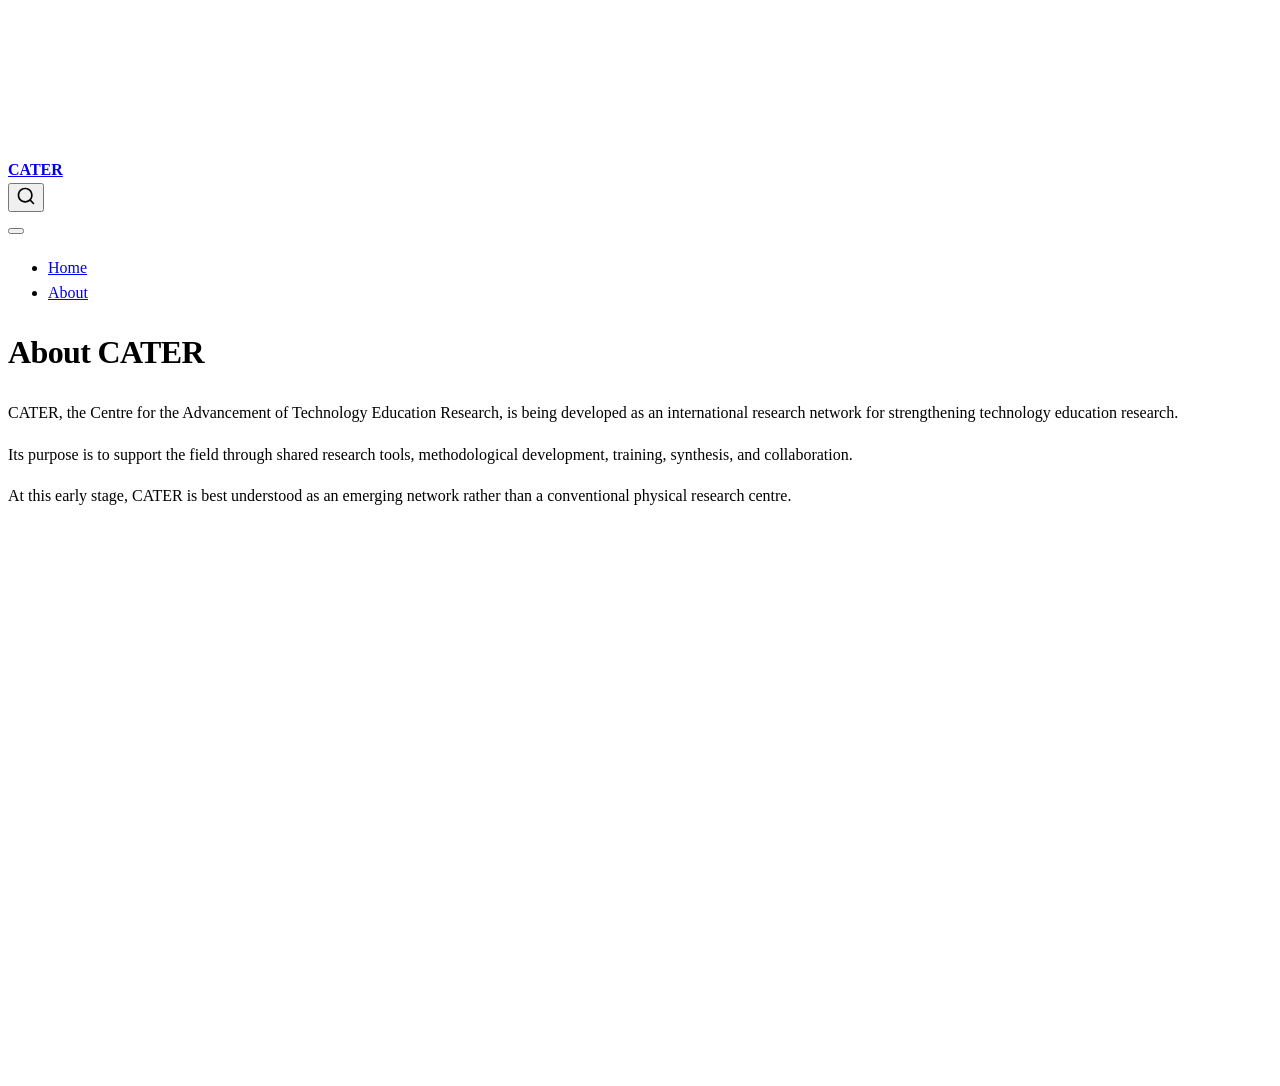
==== about.html @ bae971f9 "Built site for gh-pages" ====
<!DOCTYPE html>
<html xmlns="http://www.w3.org/1999/xhtml" lang="en" xml:lang="en"><head>

<meta charset="utf-8">
<meta name="generator" content="quarto-1.8.26">

<meta name="viewport" content="width=device-width, initial-scale=1.0, user-scalable=yes">


<title>About CATER – CATER</title>
<style>
code{white-space: pre-wrap;}
span.smallcaps{font-variant: small-caps;}
div.columns{display: flex; gap: min(4vw, 1.5em);}
div.column{flex: auto; overflow-x: auto;}
div.hanging-indent{margin-left: 1.5em; text-indent: -1.5em;}
ul.task-list{list-style: none;}
ul.task-list li input[type="checkbox"] {
  width: 0.8em;
  margin: 0 0.8em 0.2em -1em; /* quarto-specific, see https://github.com/quarto-dev/quarto-cli/issues/4556 */ 
  vertical-align: middle;
}
</style>


<script src="site_libs/quarto-nav/quarto-nav.js"></script>
<script src="site_libs/quarto-nav/headroom.min.js"></script>
<script src="site_libs/clipboard/clipboard.min.js"></script>
<script src="site_libs/quarto-search/autocomplete.umd.js"></script>
<script src="site_libs/quarto-search/fuse.min.js"></script>
<script src="site_libs/quarto-search/quarto-search.js"></script>
<meta name="quarto:offset" content="./">
<script src="site_libs/quarto-html/quarto.js" type="module"></script>
<script src="site_libs/quarto-html/tabsets/tabsets.js" type="module"></script>
<script src="site_libs/quarto-html/axe/axe-check.js" type="module"></script>
<script src="site_libs/quarto-html/popper.min.js"></script>
<script src="site_libs/quarto-html/tippy.umd.min.js"></script>
<script src="site_libs/quarto-html/anchor.min.js"></script>
<link href="site_libs/quarto-html/tippy.css" rel="stylesheet">
<link href="site_libs/quarto-html/quarto-syntax-highlighting-587c61ba64f3a5504c4d52d930310e48.css" rel="stylesheet" id="quarto-text-highlighting-styles">
<script src="site_libs/bootstrap/bootstrap.min.js"></script>
<link href="site_libs/bootstrap/bootstrap-icons.css" rel="stylesheet">
<link href="site_libs/bootstrap/bootstrap-e31584831b205ffbb2d98406f31c2a5b.min.css" rel="stylesheet" append-hash="true" id="quarto-bootstrap" data-mode="light">
<script id="quarto-search-options" type="application/json">{
  "location": "navbar",
  "copy-button": false,
  "collapse-after": 3,
  "panel-placement": "end",
  "type": "overlay",
  "limit": 50,
  "keyboard-shortcut": [
    "f",
    "/",
    "s"
  ],
  "show-item-context": false,
  "language": {
    "search-no-results-text": "No results",
    "search-matching-documents-text": "matching documents",
    "search-copy-link-title": "Copy link to search",
    "search-hide-matches-text": "Hide additional matches",
    "search-more-match-text": "more match in this document",
    "search-more-matches-text": "more matches in this document",
    "search-clear-button-title": "Clear",
    "search-text-placeholder": "",
    "search-detached-cancel-button-title": "Cancel",
    "search-submit-button-title": "Submit",
    "search-label": "Search"
  }
}</script>


<link rel="stylesheet" href="styles.css">
</head>

<body class="nav-fixed quarto-light">

<div id="quarto-search-results"></div>
  <header id="quarto-header" class="headroom fixed-top">
    <nav class="navbar navbar-expand-lg " data-bs-theme="dark">
      <div class="navbar-container container-fluid">
      <div class="navbar-brand-container mx-auto">
    <a class="navbar-brand" href="./index.html">
    <span class="navbar-title">CATER</span>
    </a>
  </div>
            <div id="quarto-search" class="" title="Search"></div>
          <button class="navbar-toggler" type="button" data-bs-toggle="collapse" data-bs-target="#navbarCollapse" aria-controls="navbarCollapse" role="menu" aria-expanded="false" aria-label="Toggle navigation" onclick="if (window.quartoToggleHeadroom) { window.quartoToggleHeadroom(); }">
  <span class="navbar-toggler-icon"></span>
</button>
          <div class="collapse navbar-collapse" id="navbarCollapse">
            <ul class="navbar-nav navbar-nav-scroll me-auto">
  <li class="nav-item">
    <a class="nav-link" href="./index.html"> 
<span class="menu-text">Home</span></a>
  </li>  
  <li class="nav-item">
    <a class="nav-link active" href="./about.html" aria-current="page"> 
<span class="menu-text">About</span></a>
  </li>  
</ul>
          </div> <!-- /navcollapse -->
            <div class="quarto-navbar-tools">
</div>
      </div> <!-- /container-fluid -->
    </nav>
</header>
<!-- content -->
<div id="quarto-content" class="quarto-container page-columns page-rows-contents page-layout-article page-navbar">
<!-- sidebar -->
<!-- margin-sidebar -->
    <div id="quarto-margin-sidebar" class="sidebar margin-sidebar zindex-bottom">
        
    </div>
<!-- main -->
<main class="content" id="quarto-document-content">

<header id="title-block-header" class="quarto-title-block default">
<div class="quarto-title">
<h1 class="title">About CATER</h1>
</div>



<div class="quarto-title-meta">

    
  
    
  </div>
  


</header>


<p>CATER, the Centre for the Advancement of Technology Education Research, is being developed as an international research network for strengthening technology education research.</p>
<p>Its purpose is to support the field through shared research tools, methodological development, training, synthesis, and collaboration.</p>
<p>At this early stage, CATER is best understood as an emerging network rather than a conventional physical research centre.</p>



</main> <!-- /main -->
<script id="quarto-html-after-body" type="application/javascript">
  window.document.addEventListener("DOMContentLoaded", function (event) {
    const icon = "";
    const anchorJS = new window.AnchorJS();
    anchorJS.options = {
      placement: 'right',
      icon: icon
    };
    anchorJS.add('.anchored');
    const isCodeAnnotation = (el) => {
      for (const clz of el.classList) {
        if (clz.startsWith('code-annotation-')) {                     
          return true;
        }
      }
      return false;
    }
    const onCopySuccess = function(e) {
      // button target
      const button = e.trigger;
      // don't keep focus
      button.blur();
      // flash "checked"
      button.classList.add('code-copy-button-checked');
      var currentTitle = button.getAttribute("title");
      button.setAttribute("title", "Copied!");
      let tooltip;
      if (window.bootstrap) {
        button.setAttribute("data-bs-toggle", "tooltip");
        button.setAttribute("data-bs-placement", "left");
        button.setAttribute("data-bs-title", "Copied!");
        tooltip = new bootstrap.Tooltip(button, 
          { trigger: "manual", 
            customClass: "code-copy-button-tooltip",
            offset: [0, -8]});
        tooltip.show();    
      }
      setTimeout(function() {
        if (tooltip) {
          tooltip.hide();
          button.removeAttribute("data-bs-title");
          button.removeAttribute("data-bs-toggle");
          button.removeAttribute("data-bs-placement");
        }
        button.setAttribute("title", currentTitle);
        button.classList.remove('code-copy-button-checked');
      }, 1000);
      // clear code selection
      e.clearSelection();
    }
    const getTextToCopy = function(trigger) {
      const outerScaffold = trigger.parentElement.cloneNode(true);
      const codeEl = outerScaffold.querySelector('code');
      for (const childEl of codeEl.children) {
        if (isCodeAnnotation(childEl)) {
          childEl.remove();
        }
      }
      return codeEl.innerText;
    }
    const clipboard = new window.ClipboardJS('.code-copy-button:not([data-in-quarto-modal])', {
      text: getTextToCopy
    });
    clipboard.on('success', onCopySuccess);
    if (window.document.getElementById('quarto-embedded-source-code-modal')) {
      const clipboardModal = new window.ClipboardJS('.code-copy-button[data-in-quarto-modal]', {
        text: getTextToCopy,
        container: window.document.getElementById('quarto-embedded-source-code-modal')
      });
      clipboardModal.on('success', onCopySuccess);
    }
      var localhostRegex = new RegExp(/^(?:http|https):\/\/localhost\:?[0-9]*\//);
      var mailtoRegex = new RegExp(/^mailto:/);
        var filterRegex = new RegExp("https:\/\/cater-network\.com");
      var isInternal = (href) => {
          return filterRegex.test(href) || localhostRegex.test(href) || mailtoRegex.test(href);
      }
      // Inspect non-navigation links and adorn them if external
     var links = window.document.querySelectorAll('a[href]:not(.nav-link):not(.navbar-brand):not(.toc-action):not(.sidebar-link):not(.sidebar-item-toggle):not(.pagination-link):not(.no-external):not([aria-hidden]):not(.dropdown-item):not(.quarto-navigation-tool):not(.about-link)');
      for (var i=0; i<links.length; i++) {
        const link = links[i];
        if (!isInternal(link.href)) {
          // undo the damage that might have been done by quarto-nav.js in the case of
          // links that we want to consider external
          if (link.dataset.originalHref !== undefined) {
            link.href = link.dataset.originalHref;
          }
        }
      }
    function tippyHover(el, contentFn, onTriggerFn, onUntriggerFn) {
      const config = {
        allowHTML: true,
        maxWidth: 500,
        delay: 100,
        arrow: false,
        appendTo: function(el) {
            return el.parentElement;
        },
        interactive: true,
        interactiveBorder: 10,
        theme: 'quarto',
        placement: 'bottom-start',
      };
      if (contentFn) {
        config.content = contentFn;
      }
      if (onTriggerFn) {
        config.onTrigger = onTriggerFn;
      }
      if (onUntriggerFn) {
        config.onUntrigger = onUntriggerFn;
      }
      window.tippy(el, config); 
    }
    const noterefs = window.document.querySelectorAll('a[role="doc-noteref"]');
    for (var i=0; i<noterefs.length; i++) {
      const ref = noterefs[i];
      tippyHover(ref, function() {
        // use id or data attribute instead here
        let href = ref.getAttribute('data-footnote-href') || ref.getAttribute('href');
        try { href = new URL(href).hash; } catch {}
        const id = href.replace(/^#\/?/, "");
        const note = window.document.getElementById(id);
        if (note) {
          return note.innerHTML;
        } else {
          return "";
        }
      });
    }
    const xrefs = window.document.querySelectorAll('a.quarto-xref');
    const processXRef = (id, note) => {
      // Strip column container classes
      const stripColumnClz = (el) => {
        el.classList.remove("page-full", "page-columns");
        if (el.children) {
          for (const child of el.children) {
            stripColumnClz(child);
          }
        }
      }
      stripColumnClz(note)
      if (id === null || id.startsWith('sec-')) {
        // Special case sections, only their first couple elements
        const container = document.createElement("div");
        if (note.children && note.children.length > 2) {
          container.appendChild(note.children[0].cloneNode(true));
          for (let i = 1; i < note.children.length; i++) {
            const child = note.children[i];
            if (child.tagName === "P" && child.innerText === "") {
              continue;
            } else {
              container.appendChild(child.cloneNode(true));
              break;
            }
          }
          if (window.Quarto?.typesetMath) {
            window.Quarto.typesetMath(container);
          }
          return container.innerHTML
        } else {
          if (window.Quarto?.typesetMath) {
            window.Quarto.typesetMath(note);
          }
          return note.innerHTML;
        }
      } else {
        // Remove any anchor links if they are present
        const anchorLink = note.querySelector('a.anchorjs-link');
        if (anchorLink) {
          anchorLink.remove();
        }
        if (window.Quarto?.typesetMath) {
          window.Quarto.typesetMath(note);
        }
        if (note.classList.contains("callout")) {
          return note.outerHTML;
        } else {
          return note.innerHTML;
        }
      }
    }
    for (var i=0; i<xrefs.length; i++) {
      const xref = xrefs[i];
      tippyHover(xref, undefined, function(instance) {
        instance.disable();
        let url = xref.getAttribute('href');
        let hash = undefined; 
        if (url.startsWith('#')) {
          hash = url;
        } else {
          try { hash = new URL(url).hash; } catch {}
        }
        if (hash) {
          const id = hash.replace(/^#\/?/, "");
          const note = window.document.getElementById(id);
          if (note !== null) {
            try {
              const html = processXRef(id, note.cloneNode(true));
              instance.setContent(html);
            } finally {
              instance.enable();
              instance.show();
            }
          } else {
            // See if we can fetch this
            fetch(url.split('#')[0])
            .then(res => res.text())
            .then(html => {
              const parser = new DOMParser();
              const htmlDoc = parser.parseFromString(html, "text/html");
              const note = htmlDoc.getElementById(id);
              if (note !== null) {
                const html = processXRef(id, note);
                instance.setContent(html);
              } 
            }).finally(() => {
              instance.enable();
              instance.show();
            });
          }
        } else {
          // See if we can fetch a full url (with no hash to target)
          // This is a special case and we should probably do some content thinning / targeting
          fetch(url)
          .then(res => res.text())
          .then(html => {
            const parser = new DOMParser();
            const htmlDoc = parser.parseFromString(html, "text/html");
            const note = htmlDoc.querySelector('main.content');
            if (note !== null) {
              // This should only happen for chapter cross references
              // (since there is no id in the URL)
              // remove the first header
              if (note.children.length > 0 && note.children[0].tagName === "HEADER") {
                note.children[0].remove();
              }
              const html = processXRef(null, note);
              instance.setContent(html);
            } 
          }).finally(() => {
            instance.enable();
            instance.show();
          });
        }
      }, function(instance) {
      });
    }
        let selectedAnnoteEl;
        const selectorForAnnotation = ( cell, annotation) => {
          let cellAttr = 'data-code-cell="' + cell + '"';
          let lineAttr = 'data-code-annotation="' +  annotation + '"';
          const selector = 'span[' + cellAttr + '][' + lineAttr + ']';
          return selector;
        }
        const selectCodeLines = (annoteEl) => {
          const doc = window.document;
          const targetCell = annoteEl.getAttribute("data-target-cell");
          const targetAnnotation = annoteEl.getAttribute("data-target-annotation");
          const annoteSpan = window.document.querySelector(selectorForAnnotation(targetCell, targetAnnotation));
          const lines = annoteSpan.getAttribute("data-code-lines").split(",");
          const lineIds = lines.map((line) => {
            return targetCell + "-" + line;
          })
          let top = null;
          let height = null;
          let parent = null;
          if (lineIds.length > 0) {
              //compute the position of the single el (top and bottom and make a div)
              const el = window.document.getElementById(lineIds[0]);
              top = el.offsetTop;
              height = el.offsetHeight;
              parent = el.parentElement.parentElement;
            if (lineIds.length > 1) {
              const lastEl = window.document.getElementById(lineIds[lineIds.length - 1]);
              const bottom = lastEl.offsetTop + lastEl.offsetHeight;
              height = bottom - top;
            }
            if (top !== null && height !== null && parent !== null) {
              // cook up a div (if necessary) and position it 
              let div = window.document.getElementById("code-annotation-line-highlight");
              if (div === null) {
                div = window.document.createElement("div");
                div.setAttribute("id", "code-annotation-line-highlight");
                div.style.position = 'absolute';
                parent.appendChild(div);
              }
              div.style.top = top - 2 + "px";
              div.style.height = height + 4 + "px";
              div.style.left = 0;
              let gutterDiv = window.document.getElementById("code-annotation-line-highlight-gutter");
              if (gutterDiv === null) {
                gutterDiv = window.document.createElement("div");
                gutterDiv.setAttribute("id", "code-annotation-line-highlight-gutter");
                gutterDiv.style.position = 'absolute';
                const codeCell = window.document.getElementById(targetCell);
                const gutter = codeCell.querySelector('.code-annotation-gutter');
                gutter.appendChild(gutterDiv);
              }
              gutterDiv.style.top = top - 2 + "px";
              gutterDiv.style.height = height + 4 + "px";
            }
            selectedAnnoteEl = annoteEl;
          }
        };
        const unselectCodeLines = () => {
          const elementsIds = ["code-annotation-line-highlight", "code-annotation-line-highlight-gutter"];
          elementsIds.forEach((elId) => {
            const div = window.document.getElementById(elId);
            if (div) {
              div.remove();
            }
          });
          selectedAnnoteEl = undefined;
        };
          // Handle positioning of the toggle
      window.addEventListener(
        "resize",
        throttle(() => {
          elRect = undefined;
          if (selectedAnnoteEl) {
            selectCodeLines(selectedAnnoteEl);
          }
        }, 10)
      );
      function throttle(fn, ms) {
      let throttle = false;
      let timer;
        return (...args) => {
          if(!throttle) { // first call gets through
              fn.apply(this, args);
              throttle = true;
          } else { // all the others get throttled
              if(timer) clearTimeout(timer); // cancel #2
              timer = setTimeout(() => {
                fn.apply(this, args);
                timer = throttle = false;
              }, ms);
          }
        };
      }
        // Attach click handler to the DT
        const annoteDls = window.document.querySelectorAll('dt[data-target-cell]');
        for (const annoteDlNode of annoteDls) {
          annoteDlNode.addEventListener('click', (event) => {
            const clickedEl = event.target;
            if (clickedEl !== selectedAnnoteEl) {
              unselectCodeLines();
              const activeEl = window.document.querySelector('dt[data-target-cell].code-annotation-active');
              if (activeEl) {
                activeEl.classList.remove('code-annotation-active');
              }
              selectCodeLines(clickedEl);
              clickedEl.classList.add('code-annotation-active');
            } else {
              // Unselect the line
              unselectCodeLines();
              clickedEl.classList.remove('code-annotation-active');
            }
          });
        }
    const findCites = (el) => {
      const parentEl = el.parentElement;
      if (parentEl) {
        const cites = parentEl.dataset.cites;
        if (cites) {
          return {
            el,
            cites: cites.split(' ')
          };
        } else {
          return findCites(el.parentElement)
        }
      } else {
        return undefined;
      }
    };
    var bibliorefs = window.document.querySelectorAll('a[role="doc-biblioref"]');
    for (var i=0; i<bibliorefs.length; i++) {
      const ref = bibliorefs[i];
      const citeInfo = findCites(ref);
      if (citeInfo) {
        tippyHover(citeInfo.el, function() {
          var popup = window.document.createElement('div');
          citeInfo.cites.forEach(function(cite) {
            var citeDiv = window.document.createElement('div');
            citeDiv.classList.add('hanging-indent');
            citeDiv.classList.add('csl-entry');
            var biblioDiv = window.document.getElementById('ref-' + cite);
            if (biblioDiv) {
              citeDiv.innerHTML = biblioDiv.innerHTML;
            }
            popup.appendChild(citeDiv);
          });
          return popup.innerHTML;
        });
      }
    }
  });
  </script>
</div> <!-- /content -->




</body></html>
---- site_libs/quarto-html/tippy.css ----
.tippy-box[data-animation=fade][data-state=hidden]{opacity:0}[data-tippy-root]{max-width:calc(100vw - 10px)}.tippy-box{position:relative;background-color:#333;color:#fff;border-radius:4px;font-size:14px;line-height:1.4;white-space:normal;outline:0;transition-property:transform,visibility,opacity}.tippy-box[data-placement^=top]>.tippy-arrow{bottom:0}.tippy-box[data-placement^=top]>.tippy-arrow:before{bottom:-7px;left:0;border-width:8px 8px 0;border-top-color:initial;transform-origin:center top}.tippy-box[data-placement^=bottom]>.tippy-arrow{top:0}.tippy-box[data-placement^=bottom]>.tippy-arrow:before{top:-7px;left:0;border-width:0 8px 8px;border-bottom-color:initial;transform-origin:center bottom}.tippy-box[data-placement^=left]>.tippy-arrow{right:0}.tippy-box[data-placement^=left]>.tippy-arrow:before{border-width:8px 0 8px 8px;border-left-color:initial;right:-7px;transform-origin:center left}.tippy-box[data-placement^=right]>.tippy-arrow{left:0}.tippy-box[data-placement^=right]>.tippy-arrow:before{left:-7px;border-width:8px 8px 8px 0;border-right-color:initial;transform-origin:center right}.tippy-box[data-inertia][data-state=visible]{transition-timing-function:cubic-bezier(.54,1.5,.38,1.11)}.tippy-arrow{width:16px;height:16px;color:#333}.tippy-arrow:before{content:"";position:absolute;border-color:transparent;border-style:solid}.tippy-content{position:relative;padding:5px 9px;z-index:1}
---- site_libs/quarto-html/quarto-syntax-highlighting-587c61ba64f3a5504c4d52d930310e48.css ----
/* quarto syntax highlight colors */
:root {
  --quarto-hl-ot-color: #003B4F;
  --quarto-hl-at-color: #657422;
  --quarto-hl-ss-color: #20794D;
  --quarto-hl-an-color: #5E5E5E;
  --quarto-hl-fu-color: #4758AB;
  --quarto-hl-st-color: #20794D;
  --quarto-hl-cf-color: #003B4F;
  --quarto-hl-op-color: #5E5E5E;
  --quarto-hl-er-color: #AD0000;
  --quarto-hl-bn-color: #AD0000;
  --quarto-hl-al-color: #AD0000;
  --quarto-hl-va-color: #111111;
  --quarto-hl-bu-color: inherit;
  --quarto-hl-ex-color: inherit;
  --quarto-hl-pp-color: #AD0000;
  --quarto-hl-in-color: #5E5E5E;
  --quarto-hl-vs-color: #20794D;
  --quarto-hl-wa-color: #5E5E5E;
  --quarto-hl-do-color: #5E5E5E;
  --quarto-hl-im-color: #00769E;
  --quarto-hl-ch-color: #20794D;
  --quarto-hl-dt-color: #AD0000;
  --quarto-hl-fl-color: #AD0000;
  --quarto-hl-co-color: #5E5E5E;
  --quarto-hl-cv-color: #5E5E5E;
  --quarto-hl-cn-color: #8f5902;
  --quarto-hl-sc-color: #5E5E5E;
  --quarto-hl-dv-color: #AD0000;
  --quarto-hl-kw-color: #003B4F;
}

/* other quarto variables */
:root {
  --quarto-font-monospace: SFMono-Regular, Menlo, Monaco, Consolas, "Liberation Mono", "Courier New", monospace;
}

/* syntax highlight based on Pandoc's rules */
pre > code.sourceCode > span {
  color: #003B4F;
}

code.sourceCode > span {
  color: #003B4F;
}

div.sourceCode,
div.sourceCode pre.sourceCode {
  color: #003B4F;
}

/* Normal */
code span {
  color: #003B4F;
}

/* Alert */
code span.al {
  color: #AD0000;
  font-style: inherit;
}

/* Annotation */
code span.an {
  color: #5E5E5E;
  font-style: inherit;
}

/* Attribute */
code span.at {
  color: #657422;
  font-style: inherit;
}

/* BaseN */
code span.bn {
  color: #AD0000;
  font-style: inherit;
}

/* BuiltIn */
code span.bu {
  font-style: inherit;
}

/* ControlFlow */
code span.cf {
  color: #003B4F;
  font-weight: bold;
  font-style: inherit;
}

/* Char */
code span.ch {
  color: #20794D;
  font-style: inherit;
}

/* Constant */
code span.cn {
  color: #8f5902;
  font-style: inherit;
}

/* Comment */
code span.co {
  color: #5E5E5E;
  font-style: inherit;
}

/* CommentVar */
code span.cv {
  color: #5E5E5E;
  font-style: italic;
}

/* Documentation */
code span.do {
  color: #5E5E5E;
  font-style: italic;
}

/* DataType */
code span.dt {
  color: #AD0000;
  font-style: inherit;
}

/* DecVal */
code span.dv {
  color: #AD0000;
  font-style: inherit;
}

/* Error */
code span.er {
  color: #AD0000;
  font-style: inherit;
}

/* Extension */
code span.ex {
  font-style: inherit;
}

/* Float */
code span.fl {
  color: #AD0000;
  font-style: inherit;
}

/* Function */
code span.fu {
  color: #4758AB;
  font-style: inherit;
}

/* Import */
code span.im {
  color: #00769E;
  font-style: inherit;
}

/* Information */
code span.in {
  color: #5E5E5E;
  font-style: inherit;
}

/* Keyword */
code span.kw {
  color: #003B4F;
  font-weight: bold;
  font-style: inherit;
}

/* Operator */
code span.op {
  color: #5E5E5E;
  font-style: inherit;
}

/* Other */
code span.ot {
  color: #003B4F;
  font-style: inherit;
}

/* Preprocessor */
code span.pp {
  color: #AD0000;
  font-style: inherit;
}

/* SpecialChar */
code span.sc {
  color: #5E5E5E;
  font-style: inherit;
}

/* SpecialString */
code span.ss {
  color: #20794D;
  font-style: inherit;
}

/* String */
code span.st {
  color: #20794D;
  font-style: inherit;
}

/* Variable */
code span.va {
  color: #111111;
  font-style: inherit;
}

/* VerbatimString */
code span.vs {
  color: #20794D;
  font-style: inherit;
}

/* Warning */
code span.wa {
  color: #5E5E5E;
  font-style: italic;
}

.prevent-inlining {
  content: "</";
}

/*# sourceMappingURL=2dce1cc6c82594539e1579de68416b47.css.map */
---- styles.css ----
/* CATER website custom styles */

.navbar-title {
  font-weight: 700;
}

h1, h2, h3 {
  letter-spacing: -0.02em;
}

body {
  line-height: 1.6;
}
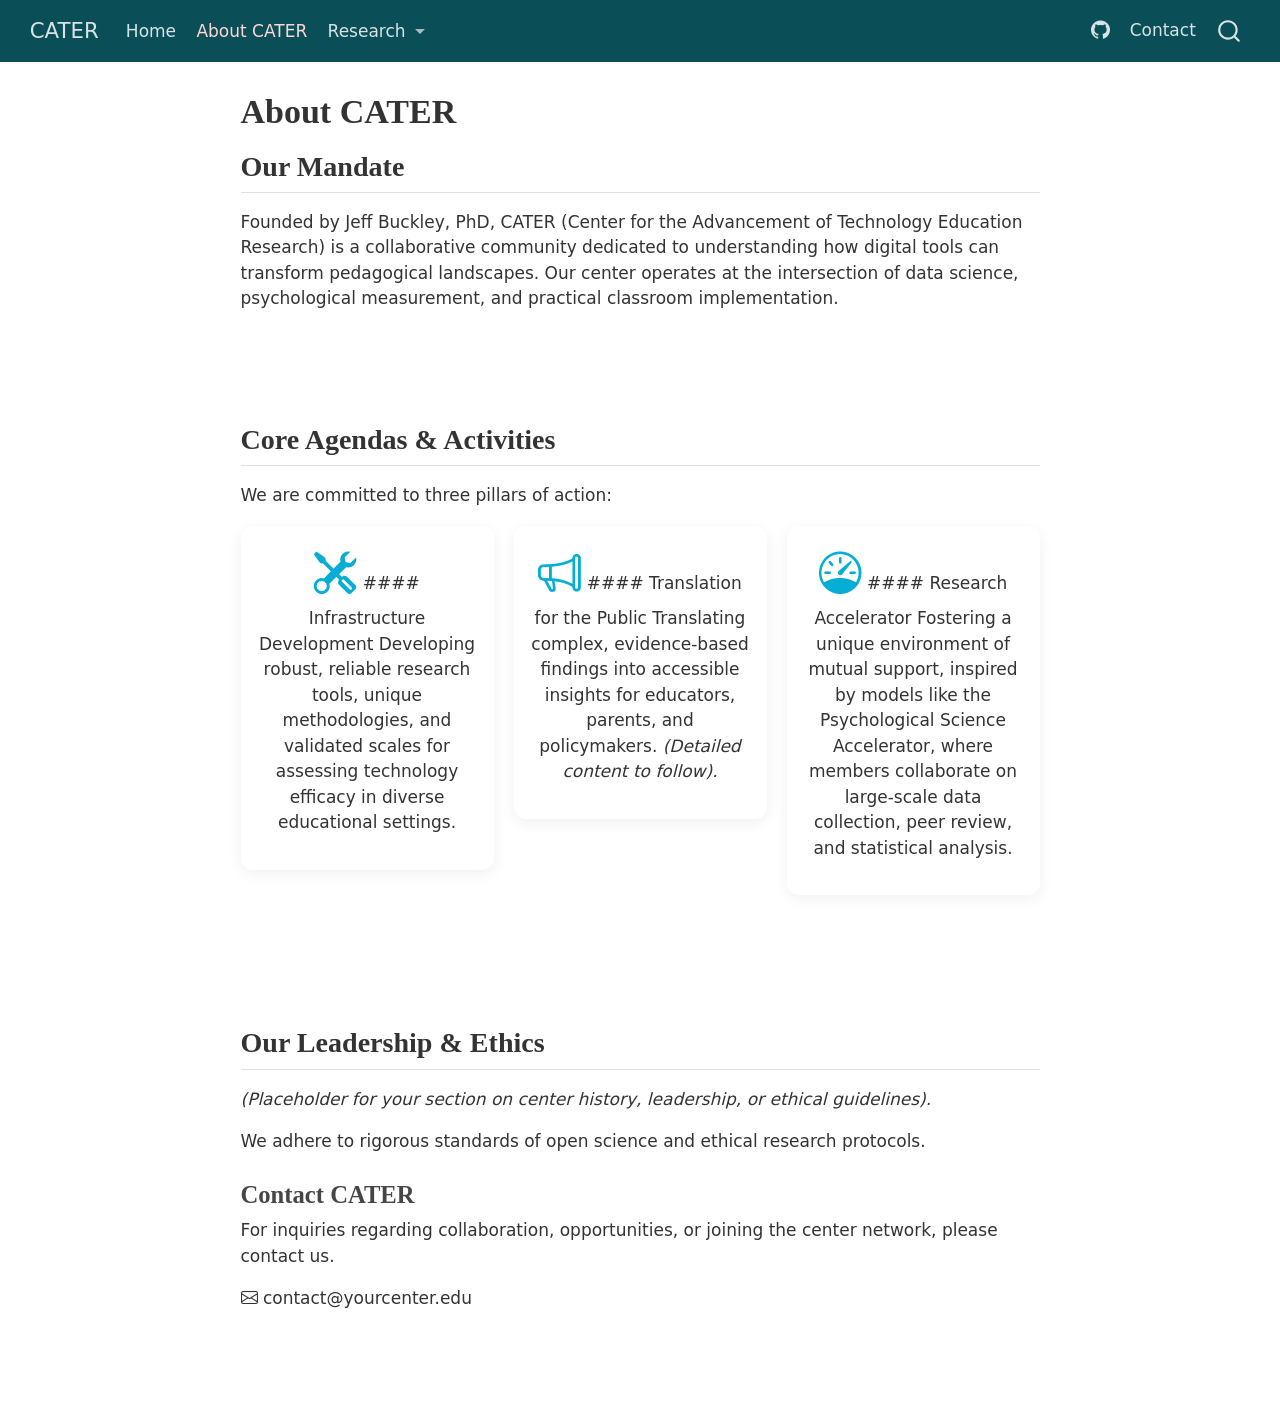
==== commit d0b6a789: "Built site for gh-pages" ====
--- a/about.html
+++ b/about.html
@@ -40,7 +40,7 @@
 <link href="site_libs/quarto-html/quarto-syntax-highlighting-587c61ba64f3a5504c4d52d930310e48.css" rel="stylesheet" id="quarto-text-highlighting-styles">
 <script src="site_libs/bootstrap/bootstrap.min.js"></script>
 <link href="site_libs/bootstrap/bootstrap-icons.css" rel="stylesheet">
-<link href="site_libs/bootstrap/bootstrap-e31584831b205ffbb2d98406f31c2a5b.min.css" rel="stylesheet" append-hash="true" id="quarto-bootstrap" data-mode="light">
+<link href="site_libs/bootstrap/bootstrap-ac365bb4357010618bc04452ae559175.min.css" rel="stylesheet" append-hash="true" id="quarto-bootstrap" data-mode="light">
 <script id="quarto-search-options" type="application/json">{
   "location": "navbar",
   "copy-button": false,
@@ -68,12 +68,12 @@
     "search-label": "Search"
   }
 }</script>
-
-
-<link rel="stylesheet" href="styles.css">
+<link rel="stylesheet" href="https://cdn.jsdelivr.net/npm/bootstrap-icons@1.10.0/font/bootstrap-icons.css">
+
+
 </head>
 
-<body class="nav-fixed quarto-light">
+<body class="nav-fixed fullcontent quarto-light">
 
 <div id="quarto-search-results"></div>
   <header id="quarto-header" class="headroom fixed-top">
@@ -96,7 +96,33 @@
   </li>  
   <li class="nav-item">
     <a class="nav-link active" href="./about.html" aria-current="page"> 
-<span class="menu-text">About</span></a>
+<span class="menu-text">About CATER</span></a>
+  </li>  
+  <li class="nav-item dropdown ">
+    <a class="nav-link dropdown-toggle" href="#" id="nav-menu-research" role="link" data-bs-toggle="dropdown" aria-expanded="false">
+ <span class="menu-text">Research</span>
+    </a>
+    <ul class="dropdown-menu" aria-labelledby="nav-menu-research">    
+        <li>
+    <a class="dropdown-item" href="./index.html">
+ <span class="dropdown-text">Projects (Placeholder)</span></a>
+  </li>  
+        <li>
+    <a class="dropdown-item" href="./index.html">
+ <span class="dropdown-text">Publications (Placeholder)</span></a>
+  </li>  
+    </ul>
+  </li>
+</ul>
+            <ul class="navbar-nav navbar-nav-scroll ms-auto">
+  <li class="nav-item compact">
+    <a class="nav-link" href="https://github.com/"> <i class="bi bi-github" role="img">
+</i> 
+<span class="menu-text"></span></a>
+  </li>  
+  <li class="nav-item">
+    <a class="nav-link" href="./about.html"> 
+<span class="menu-text">Contact</span></a>
   </li>  
 </ul>
           </div> <!-- /navcollapse -->
@@ -109,9 +135,7 @@
 <div id="quarto-content" class="quarto-container page-columns page-rows-contents page-layout-article page-navbar">
 <!-- sidebar -->
 <!-- margin-sidebar -->
-    <div id="quarto-margin-sidebar" class="sidebar margin-sidebar zindex-bottom">
-        
-    </div>
+    
 <!-- main -->
 <main class="content" id="quarto-document-content">
 
@@ -134,11 +158,45 @@
 </header>
 
 
-<p>CATER, the Centre for the Advancement of Technology Education Research, is being developed as an international research network for strengthening technology education research.</p>
-<p>Its purpose is to support the field through shared research tools, methodological development, training, synthesis, and collaboration.</p>
-<p>At this early stage, CATER is best understood as an emerging network rather than a conventional physical research centre.</p>
-
-
+<section id="our-mandate" class="level2">
+<h2 class="anchored" data-anchor-id="our-mandate">Our Mandate</h2>
+<p>Founded by Jeff Buckley, PhD, CATER (Center for the Advancement of Technology Education Research) is a collaborative community dedicated to understanding how digital tools can transform pedagogical landscapes. Our center operates at the intersection of data science, psychological measurement, and practical classroom implementation.</p>
+</section>
+<section id="core-agendas-activities" class="level2 section-feature">
+<h2 class="anchored" data-anchor-id="core-agendas-activities">Core Agendas &amp; Activities</h2>
+<p>We are committed to three pillars of action:</p>
+<div class="quarto-layout-panel" data-layout="[1,1,1]">
+<div class="quarto-layout-row">
+<div class="card mission-card text-center quarto-layout-cell" style="flex-basis: 33.3%;justify-content: flex-start;">
+<div class="card-body">
+<p><i class="bi bi-tools"></i> #### Infrastructure Development Developing robust, reliable research tools, unique methodologies, and validated scales for assessing technology efficacy in diverse educational settings.</p>
+</div>
+</div>
+<div class="card mission-card text-center quarto-layout-cell" style="flex-basis: 33.3%;justify-content: flex-start;">
+<div class="card-body">
+<p><i class="bi bi-megaphone"></i> #### Translation for the Public Translating complex, evidence-based findings into accessible insights for educators, parents, and policymakers. <em>(Detailed content to follow).</em></p>
+</div>
+</div>
+<div class="card mission-card text-center quarto-layout-cell" style="flex-basis: 33.3%;justify-content: flex-start;">
+<div class="card-body">
+<p><i class="bi bi-speedometer"></i> #### Research Accelerator Fostering a unique environment of mutual support, inspired by models like the Psychological Science Accelerator, where members collaborate on large-scale data collection, peer review, and statistical analysis.</p>
+</div>
+</div>
+</div>
+</div>
+</section>
+<section id="our-leadership-ethics" class="level2">
+<h2 class="anchored" data-anchor-id="our-leadership-ethics">Our Leadership &amp; Ethics</h2>
+<p><em>(Placeholder for your section on center history, leadership, or ethical guidelines).</em></p>
+<p>We adhere to rigorous standards of open science and ethical research protocols.</p>
+<section id="contact-cater" class="level3">
+<h3 class="anchored" data-anchor-id="contact-cater">Contact CATER</h3>
+<p>For inquiries regarding collaboration, opportunities, or joining the center network, please contact us.</p>
+<p><i class="bi bi-envelope"></i> contact@yourcenter.edu</p>
+
+
+</section>
+</section>
 
 </main> <!-- /main -->
 <script id="quarto-html-after-body" type="application/javascript">
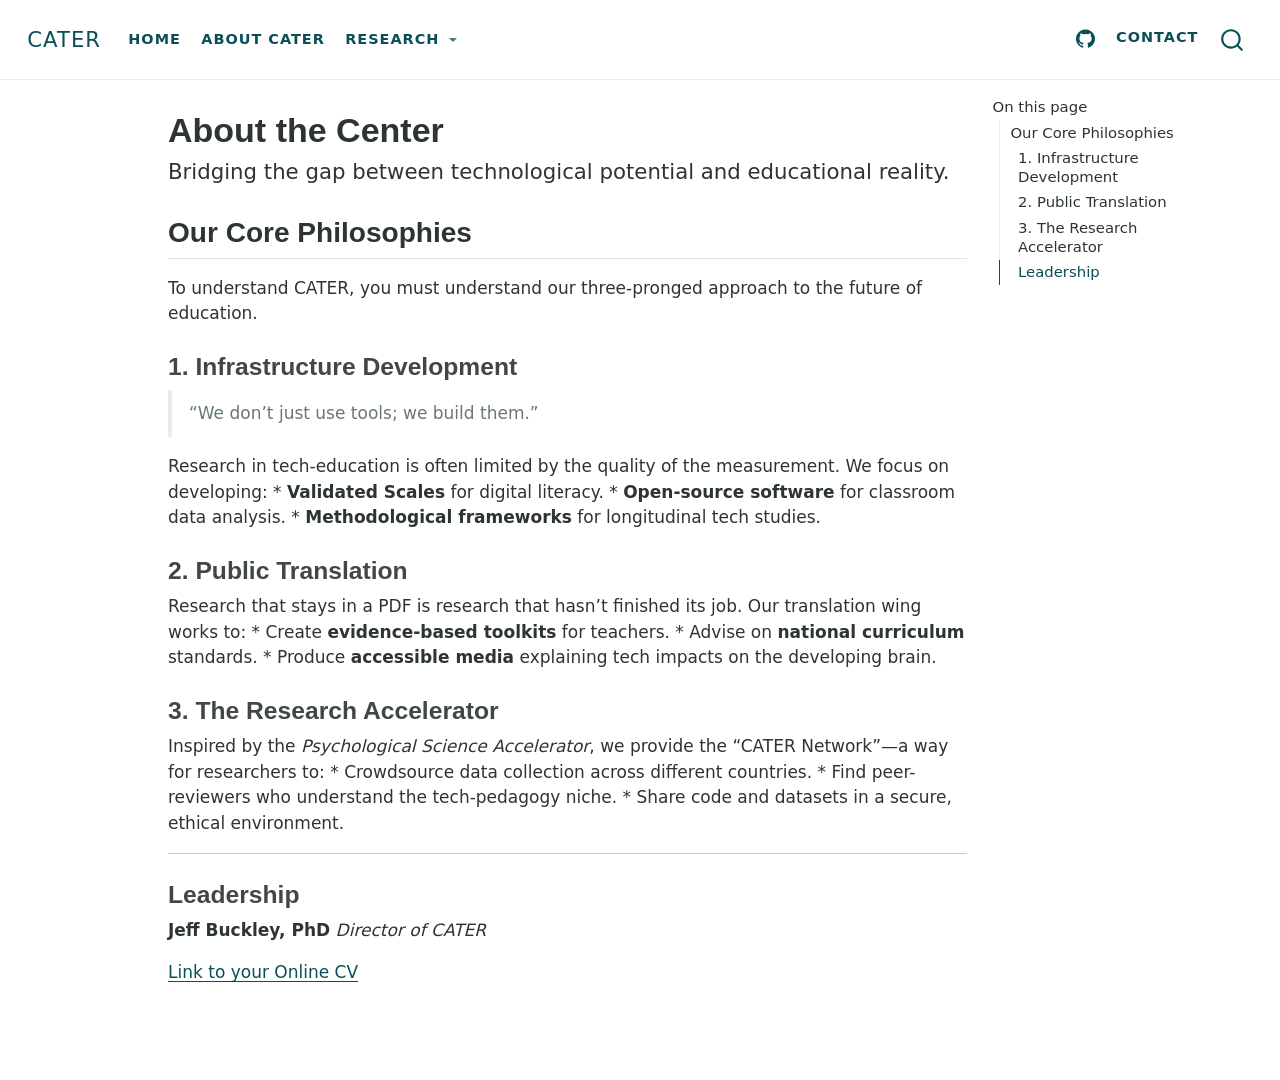
==== commit f8793420: "Built site for gh-pages" ====
--- a/about.html
+++ b/about.html
@@ -7,7 +7,7 @@
 <meta name="viewport" content="width=device-width, initial-scale=1.0, user-scalable=yes">
 
 
-<title>About CATER – CATER</title>
+<title>About the Center – CATER</title>
 <style>
 code{white-space: pre-wrap;}
 span.smallcaps{font-variant: small-caps;}
@@ -40,7 +40,7 @@
 <link href="site_libs/quarto-html/quarto-syntax-highlighting-587c61ba64f3a5504c4d52d930310e48.css" rel="stylesheet" id="quarto-text-highlighting-styles">
 <script src="site_libs/bootstrap/bootstrap.min.js"></script>
 <link href="site_libs/bootstrap/bootstrap-icons.css" rel="stylesheet">
-<link href="site_libs/bootstrap/bootstrap-ac365bb4357010618bc04452ae559175.min.css" rel="stylesheet" append-hash="true" id="quarto-bootstrap" data-mode="light">
+<link href="site_libs/bootstrap/bootstrap-793756b76810e79ac14bb317be7470f5.min.css" rel="stylesheet" append-hash="true" id="quarto-bootstrap" data-mode="light">
 <script id="quarto-search-options" type="application/json">{
   "location": "navbar",
   "copy-button": false,
@@ -73,7 +73,7 @@
 
 </head>
 
-<body class="nav-fixed fullcontent quarto-light">
+<body class="nav-fixed quarto-light">
 
 <div id="quarto-search-results"></div>
   <header id="quarto-header" class="headroom fixed-top">
@@ -135,13 +135,28 @@
 <div id="quarto-content" class="quarto-container page-columns page-rows-contents page-layout-article page-navbar">
 <!-- sidebar -->
 <!-- margin-sidebar -->
-    
+    <div id="quarto-margin-sidebar" class="sidebar margin-sidebar">
+        <nav id="TOC" role="doc-toc" class="toc-active">
+    <h2 id="toc-title">On this page</h2>
+   
+  <ul>
+  <li><a href="#our-core-philosophies" id="toc-our-core-philosophies" class="nav-link active" data-scroll-target="#our-core-philosophies">Our Core Philosophies</a>
+  <ul class="collapse">
+  <li><a href="#infrastructure-development" id="toc-infrastructure-development" class="nav-link" data-scroll-target="#infrastructure-development">1. Infrastructure Development</a></li>
+  <li><a href="#public-translation" id="toc-public-translation" class="nav-link" data-scroll-target="#public-translation">2. Public Translation</a></li>
+  <li><a href="#the-research-accelerator" id="toc-the-research-accelerator" class="nav-link" data-scroll-target="#the-research-accelerator">3. The Research Accelerator</a></li>
+  <li><a href="#leadership" id="toc-leadership" class="nav-link" data-scroll-target="#leadership">Leadership</a></li>
+  </ul></li>
+  </ul>
+</nav>
+    </div>
 <!-- main -->
 <main class="content" id="quarto-document-content">
 
 <header id="title-block-header" class="quarto-title-block default">
 <div class="quarto-title">
-<h1 class="title">About CATER</h1>
+<h1 class="title">About the Center</h1>
+<p class="subtitle lead">Bridging the gap between technological potential and educational reality.</p>
 </div>
 
 
@@ -158,41 +173,29 @@
 </header>
 
 
-<section id="our-mandate" class="level2">
-<h2 class="anchored" data-anchor-id="our-mandate">Our Mandate</h2>
-<p>Founded by Jeff Buckley, PhD, CATER (Center for the Advancement of Technology Education Research) is a collaborative community dedicated to understanding how digital tools can transform pedagogical landscapes. Our center operates at the intersection of data science, psychological measurement, and practical classroom implementation.</p>
+<section id="our-core-philosophies" class="level2">
+<h2 class="anchored" data-anchor-id="our-core-philosophies">Our Core Philosophies</h2>
+<p>To understand CATER, you must understand our three-pronged approach to the future of education.</p>
+<section id="infrastructure-development" class="level3">
+<h3 class="anchored" data-anchor-id="infrastructure-development">1. Infrastructure Development</h3>
+<blockquote class="blockquote">
+<p>“We don’t just use tools; we build them.”</p>
+</blockquote>
+<p>Research in tech-education is often limited by the quality of the measurement. We focus on developing: * <strong>Validated Scales</strong> for digital literacy. * <strong>Open-source software</strong> for classroom data analysis. * <strong>Methodological frameworks</strong> for longitudinal tech studies.</p>
 </section>
-<section id="core-agendas-activities" class="level2 section-feature">
-<h2 class="anchored" data-anchor-id="core-agendas-activities">Core Agendas &amp; Activities</h2>
-<p>We are committed to three pillars of action:</p>
-<div class="quarto-layout-panel" data-layout="[1,1,1]">
-<div class="quarto-layout-row">
-<div class="card mission-card text-center quarto-layout-cell" style="flex-basis: 33.3%;justify-content: flex-start;">
-<div class="card-body">
-<p><i class="bi bi-tools"></i> #### Infrastructure Development Developing robust, reliable research tools, unique methodologies, and validated scales for assessing technology efficacy in diverse educational settings.</p>
-</div>
-</div>
-<div class="card mission-card text-center quarto-layout-cell" style="flex-basis: 33.3%;justify-content: flex-start;">
-<div class="card-body">
-<p><i class="bi bi-megaphone"></i> #### Translation for the Public Translating complex, evidence-based findings into accessible insights for educators, parents, and policymakers. <em>(Detailed content to follow).</em></p>
-</div>
-</div>
-<div class="card mission-card text-center quarto-layout-cell" style="flex-basis: 33.3%;justify-content: flex-start;">
-<div class="card-body">
-<p><i class="bi bi-speedometer"></i> #### Research Accelerator Fostering a unique environment of mutual support, inspired by models like the Psychological Science Accelerator, where members collaborate on large-scale data collection, peer review, and statistical analysis.</p>
-</div>
-</div>
-</div>
-</div>
+<section id="public-translation" class="level3">
+<h3 class="anchored" data-anchor-id="public-translation">2. Public Translation</h3>
+<p>Research that stays in a PDF is research that hasn’t finished its job. Our translation wing works to: * Create <strong>evidence-based toolkits</strong> for teachers. * Advise on <strong>national curriculum</strong> standards. * Produce <strong>accessible media</strong> explaining tech impacts on the developing brain.</p>
 </section>
-<section id="our-leadership-ethics" class="level2">
-<h2 class="anchored" data-anchor-id="our-leadership-ethics">Our Leadership &amp; Ethics</h2>
-<p><em>(Placeholder for your section on center history, leadership, or ethical guidelines).</em></p>
-<p>We adhere to rigorous standards of open science and ethical research protocols.</p>
-<section id="contact-cater" class="level3">
-<h3 class="anchored" data-anchor-id="contact-cater">Contact CATER</h3>
-<p>For inquiries regarding collaboration, opportunities, or joining the center network, please contact us.</p>
-<p><i class="bi bi-envelope"></i> contact@yourcenter.edu</p>
+<section id="the-research-accelerator" class="level3">
+<h3 class="anchored" data-anchor-id="the-research-accelerator">3. The Research Accelerator</h3>
+<p>Inspired by the <em>Psychological Science Accelerator</em>, we provide the “CATER Network”—a way for researchers to: * Crowdsource data collection across different countries. * Find peer-reviewers who understand the tech-pedagogy niche. * Share code and datasets in a secure, ethical environment.</p>
+<hr>
+</section>
+<section id="leadership" class="level3">
+<h3 class="anchored" data-anchor-id="leadership">Leadership</h3>
+<p><strong>Jeff Buckley, PhD</strong> <em>Director of CATER</em></p>
+<p><a href="https://jeffbuckleyphd.com">Link to your Online CV</a></p>
 
 
 </section>
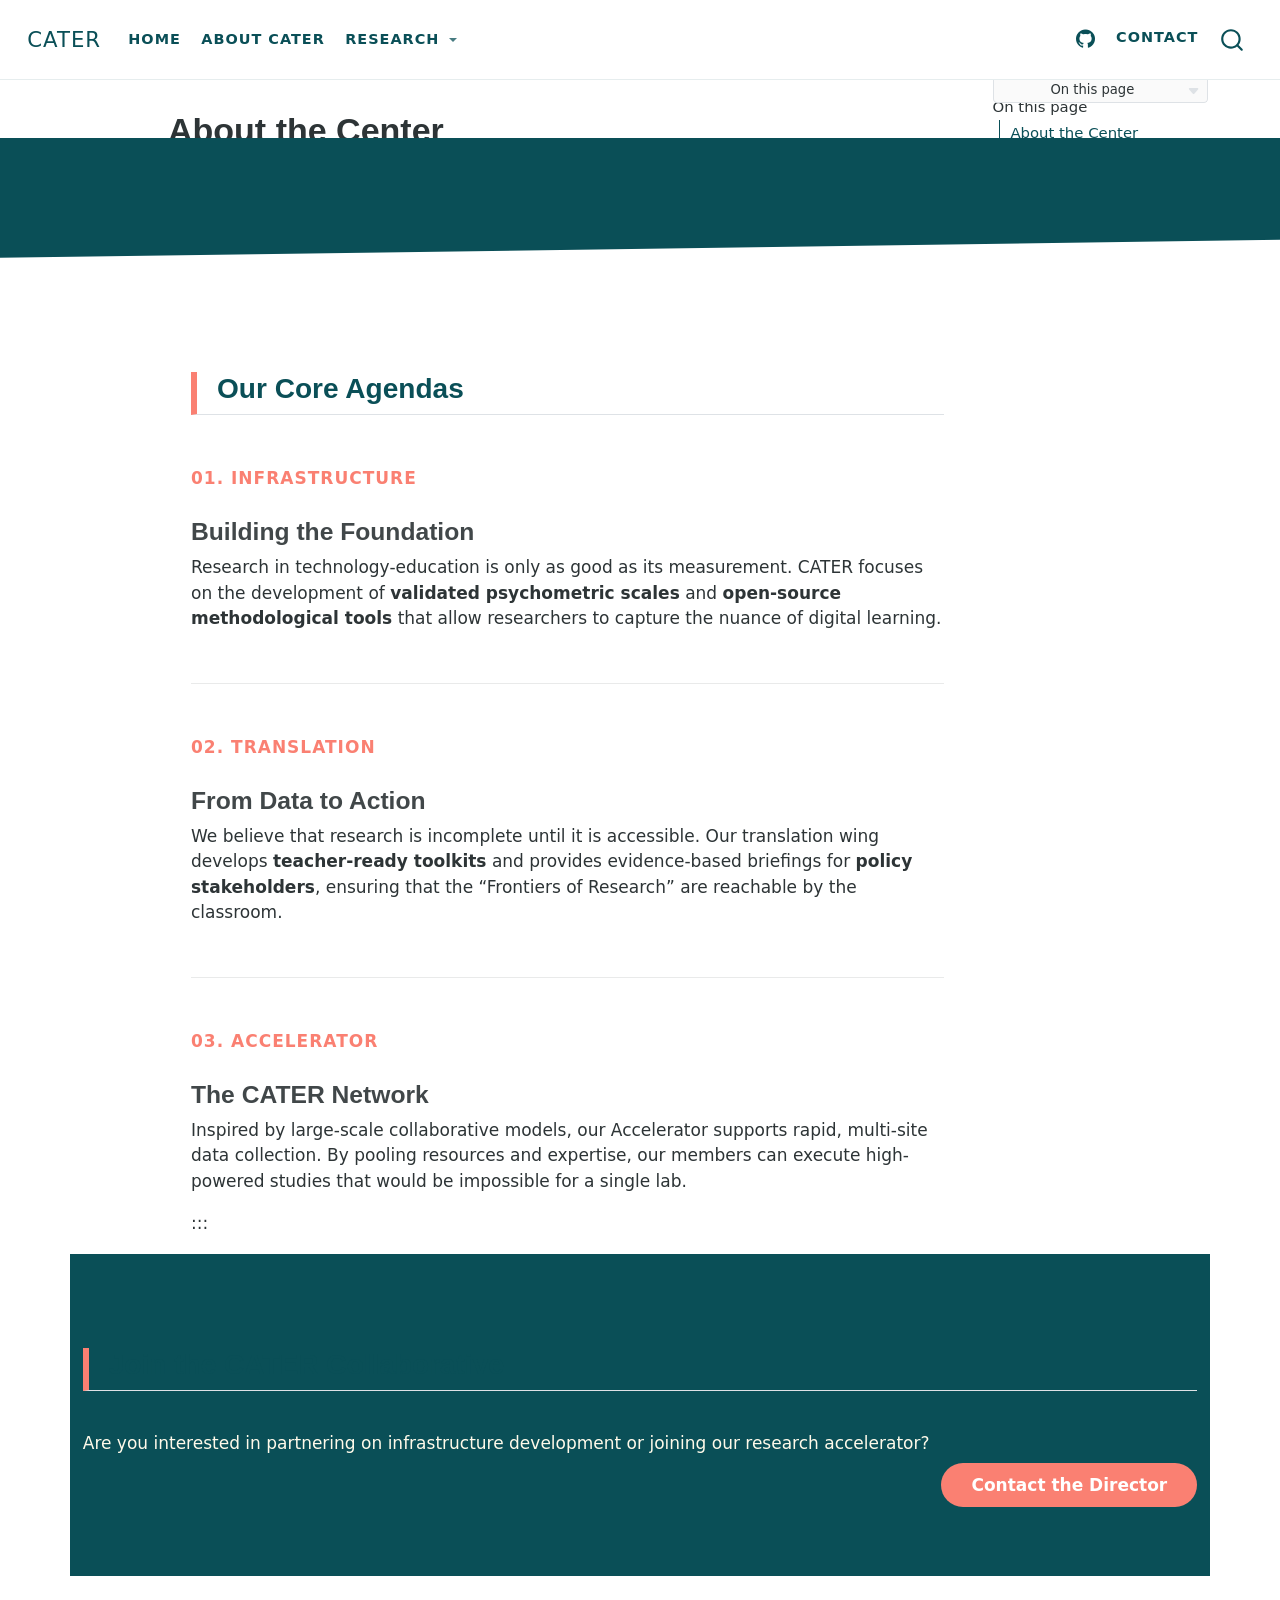
==== commit b26e3eb7: "Built site for gh-pages" ====
--- a/about.html
+++ b/about.html
@@ -7,7 +7,7 @@
 <meta name="viewport" content="width=device-width, initial-scale=1.0, user-scalable=yes">
 
 
-<title>About the Center – CATER</title>
+<title>about – CATER</title>
 <style>
 code{white-space: pre-wrap;}
 span.smallcaps{font-variant: small-caps;}
@@ -40,7 +40,7 @@
 <link href="site_libs/quarto-html/quarto-syntax-highlighting-587c61ba64f3a5504c4d52d930310e48.css" rel="stylesheet" id="quarto-text-highlighting-styles">
 <script src="site_libs/bootstrap/bootstrap.min.js"></script>
 <link href="site_libs/bootstrap/bootstrap-icons.css" rel="stylesheet">
-<link href="site_libs/bootstrap/bootstrap-793756b76810e79ac14bb317be7470f5.min.css" rel="stylesheet" append-hash="true" id="quarto-bootstrap" data-mode="light">
+<link href="site_libs/bootstrap/bootstrap-376a45968306b217adfa3b6637c95c21.min.css" rel="stylesheet" append-hash="true" id="quarto-bootstrap" data-mode="light">
 <script id="quarto-search-options" type="application/json">{
   "location": "navbar",
   "copy-button": false,
@@ -140,66 +140,71 @@
     <h2 id="toc-title">On this page</h2>
    
   <ul>
-  <li><a href="#our-core-philosophies" id="toc-our-core-philosophies" class="nav-link active" data-scroll-target="#our-core-philosophies">Our Core Philosophies</a>
-  <ul class="collapse">
-  <li><a href="#infrastructure-development" id="toc-infrastructure-development" class="nav-link" data-scroll-target="#infrastructure-development">1. Infrastructure Development</a></li>
-  <li><a href="#public-translation" id="toc-public-translation" class="nav-link" data-scroll-target="#public-translation">2. Public Translation</a></li>
-  <li><a href="#the-research-accelerator" id="toc-the-research-accelerator" class="nav-link" data-scroll-target="#the-research-accelerator">3. The Research Accelerator</a></li>
-  <li><a href="#leadership" id="toc-leadership" class="nav-link" data-scroll-target="#leadership">Leadership</a></li>
-  </ul></li>
+  <li><a href="#about-the-center" id="toc-about-the-center" class="nav-link active" data-scroll-target="#about-the-center">About the Center</a></li>
   </ul>
 </nav>
     </div>
 <!-- main -->
-<main class="content" id="quarto-document-content">
-
-<header id="title-block-header" class="quarto-title-block default">
-<div class="quarto-title">
-<h1 class="title">About the Center</h1>
-<p class="subtitle lead">Bridging the gap between technological potential and educational reality.</p>
-</div>
-
-
-
-<div class="quarto-title-meta">
-
-    
-  
-    
-  </div>
-  
-
-
-</header>
-
-
-<section id="our-core-philosophies" class="level2">
-<h2 class="anchored" data-anchor-id="our-core-philosophies">Our Core Philosophies</h2>
-<p>To understand CATER, you must understand our three-pronged approach to the future of education.</p>
-<section id="infrastructure-development" class="level3">
-<h3 class="anchored" data-anchor-id="infrastructure-development">1. Infrastructure Development</h3>
-<blockquote class="blockquote">
-<p>“We don’t just use tools; we build them.”</p>
-</blockquote>
-<p>Research in tech-education is often limited by the quality of the measurement. We focus on developing: * <strong>Validated Scales</strong> for digital literacy. * <strong>Open-source software</strong> for classroom data analysis. * <strong>Methodological frameworks</strong> for longitudinal tech studies.</p>
+<main class="content page-columns page-full" id="quarto-document-content"><header id="title-block-header" class="quarto-title-block"><h1 class="title display-7">About the Center</h1></header>
+
+
+
+
+<div class="column-screen hero-mini">
+<section id="about-the-center" class="level1 container">
+
 </section>
-<section id="public-translation" class="level3">
-<h3 class="anchored" data-anchor-id="public-translation">2. Public Translation</h3>
-<p>Research that stays in a PDF is research that hasn’t finished its job. Our translation wing works to: * Create <strong>evidence-based toolkits</strong> for teachers. * Advise on <strong>national curriculum</strong> standards. * Produce <strong>accessible media</strong> explaining tech impacts on the developing brain.</p>
+</div>
+<div class="container agenda-section page-columns page-full">
+<section id="our-core-agendas" class="level2">
+<h2 class="anchored" data-anchor-id="our-core-agendas">Our Core Agendas</h2>
+<div class="row mt-5">
+<div class="col-md-4">
+<p><span class="accent-text">01. Infrastructure</span></p>
+</div>
+<section id="building-the-foundation" class="level3 col-md-8">
+<h3 class="anchored" data-anchor-id="building-the-foundation">Building the Foundation</h3>
+<p>Research in technology-education is only as good as its measurement. CATER focuses on the development of <strong>validated psychometric scales</strong> and <strong>open-source methodological tools</strong> that allow researchers to capture the nuance of digital learning.</p>
 </section>
-<section id="the-research-accelerator" class="level3">
-<h3 class="anchored" data-anchor-id="the-research-accelerator">3. The Research Accelerator</h3>
-<p>Inspired by the <em>Psychological Science Accelerator</em>, we provide the “CATER Network”—a way for researchers to: * Crowdsource data collection across different countries. * Find peer-reviewers who understand the tech-pedagogy niche. * Share code and datasets in a secure, ethical environment.</p>
-<hr>
+</div>
+<hr class="my-5" style="opacity: 0.1;">
+<div class="row">
+<div class="col-md-4">
+<p><span class="accent-text">02. Translation</span></p>
+</div>
+<section id="from-data-to-action" class="level3 col-md-8">
+<h3 class="anchored" data-anchor-id="from-data-to-action">From Data to Action</h3>
+<p>We believe that research is incomplete until it is accessible. Our translation wing develops <strong>teacher-ready toolkits</strong> and provides evidence-based briefings for <strong>policy stakeholders</strong>, ensuring that the “Frontiers of Research” are reachable by the classroom.</p>
 </section>
-<section id="leadership" class="level3">
-<h3 class="anchored" data-anchor-id="leadership">Leadership</h3>
-<p><strong>Jeff Buckley, PhD</strong> <em>Director of CATER</em></p>
-<p><a href="https://jeffbuckleyphd.com">Link to your Online CV</a></p>
-
-
+</div>
+<hr class="my-5" style="opacity: 0.1;">
+<div class="row">
+<div class="col-md-4">
+<p><span class="accent-text">03. Accelerator</span></p>
+</div>
+<section id="the-cater-network" class="level3 col-md-8">
+<h3 class="anchored" data-anchor-id="the-cater-network">The CATER Network</h3>
+<p>Inspired by large-scale collaborative models, our Accelerator supports rapid, multi-site data collection. By pooling resources and expertise, our members can execute high-powered studies that would be impossible for a single lab.</p>
 </section>
+</div>
+<p>:::</p>
 </section>
+<div class="column-screen" style="background-color: #0A4F57; color: #FFFAEA; padding: 60px 0;">
+<div class="container">
+<div class="row align-items-center">
+<section id="join-the-cater-collaborative" class="level2 col-md-8">
+<h2 class="anchored" data-anchor-id="join-the-cater-collaborative">Join the CATER Collaborative</h2>
+<p>Are you interested in partnering on infrastructure development or joining our research accelerator?</p>
+</section>
+<div class="col-md-4 text-end">
+<p><span class="btn-cater" role="button">Contact the Director</span></p>
+</div>
+</div>
+</div>
+</div>
+
+
+</div>
 
 </main> <!-- /main -->
 <script id="quarto-html-after-body" type="application/javascript">
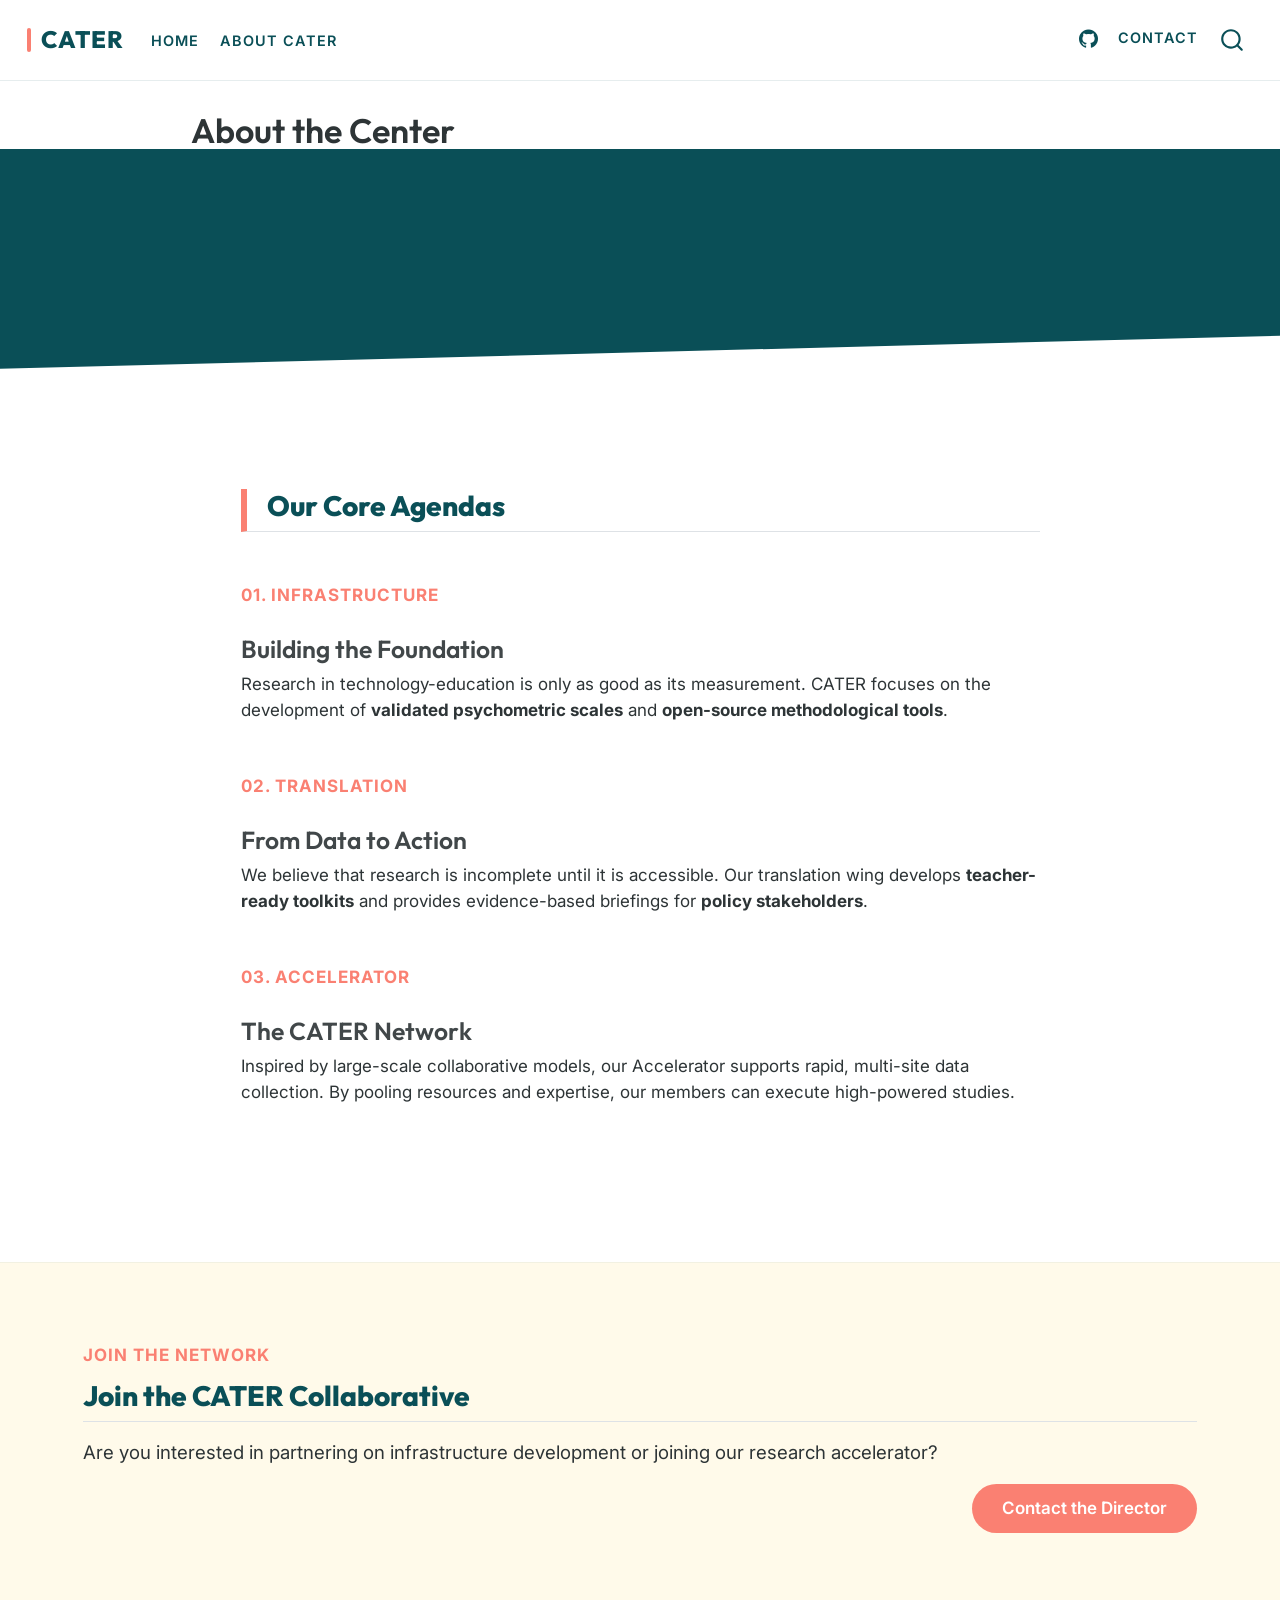
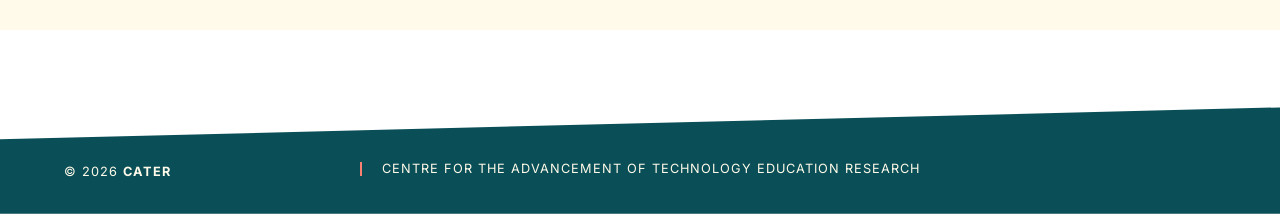
==== commit dbd4e00f: "Built site for gh-pages" ====
--- a/about.html
+++ b/about.html
@@ -40,7 +40,7 @@
 <link href="site_libs/quarto-html/quarto-syntax-highlighting-587c61ba64f3a5504c4d52d930310e48.css" rel="stylesheet" id="quarto-text-highlighting-styles">
 <script src="site_libs/bootstrap/bootstrap.min.js"></script>
 <link href="site_libs/bootstrap/bootstrap-icons.css" rel="stylesheet">
-<link href="site_libs/bootstrap/bootstrap-376a45968306b217adfa3b6637c95c21.min.css" rel="stylesheet" append-hash="true" id="quarto-bootstrap" data-mode="light">
+<link href="site_libs/bootstrap/bootstrap-ffda0876958873934f8c23fe92d9d66f.min.css" rel="stylesheet" append-hash="true" id="quarto-bootstrap" data-mode="light">
 <script id="quarto-search-options" type="application/json">{
   "location": "navbar",
   "copy-button": false,
@@ -73,7 +73,7 @@
 
 </head>
 
-<body class="nav-fixed quarto-light">
+<body class="nav-fixed fullcontent quarto-light">
 
 <div id="quarto-search-results"></div>
   <header id="quarto-header" class="headroom fixed-top">
@@ -98,21 +98,6 @@
     <a class="nav-link active" href="./about.html" aria-current="page"> 
 <span class="menu-text">About CATER</span></a>
   </li>  
-  <li class="nav-item dropdown ">
-    <a class="nav-link dropdown-toggle" href="#" id="nav-menu-research" role="link" data-bs-toggle="dropdown" aria-expanded="false">
- <span class="menu-text">Research</span>
-    </a>
-    <ul class="dropdown-menu" aria-labelledby="nav-menu-research">    
-        <li>
-    <a class="dropdown-item" href="./index.html">
- <span class="dropdown-text">Projects (Placeholder)</span></a>
-  </li>  
-        <li>
-    <a class="dropdown-item" href="./index.html">
- <span class="dropdown-text">Publications (Placeholder)</span></a>
-  </li>  
-    </ul>
-  </li>
 </ul>
             <ul class="navbar-nav navbar-nav-scroll ms-auto">
   <li class="nav-item compact">
@@ -135,15 +120,7 @@
 <div id="quarto-content" class="quarto-container page-columns page-rows-contents page-layout-article page-navbar">
 <!-- sidebar -->
 <!-- margin-sidebar -->
-    <div id="quarto-margin-sidebar" class="sidebar margin-sidebar">
-        <nav id="TOC" role="doc-toc" class="toc-active">
-    <h2 id="toc-title">On this page</h2>
-   
-  <ul>
-  <li><a href="#about-the-center" id="toc-about-the-center" class="nav-link active" data-scroll-target="#about-the-center">About the Center</a></li>
-  </ul>
-</nav>
-    </div>
+    
 <!-- main -->
 <main class="content page-columns page-full" id="quarto-document-content"><header id="title-block-header" class="quarto-title-block"><h1 class="title display-7">About the Center</h1></header>
 
@@ -155,8 +132,7 @@
 
 </section>
 </div>
-<div class="container agenda-section page-columns page-full">
-<section id="our-core-agendas" class="level2">
+<section id="our-core-agendas" class="level2 container agenda-section" style="margin-top: 40px;">
 <h2 class="anchored" data-anchor-id="our-core-agendas">Our Core Agendas</h2>
 <div class="row mt-5">
 <div class="col-md-4">
@@ -164,38 +140,40 @@
 </div>
 <section id="building-the-foundation" class="level3 col-md-8">
 <h3 class="anchored" data-anchor-id="building-the-foundation">Building the Foundation</h3>
-<p>Research in technology-education is only as good as its measurement. CATER focuses on the development of <strong>validated psychometric scales</strong> and <strong>open-source methodological tools</strong> that allow researchers to capture the nuance of digital learning.</p>
+<p>Research in technology-education is only as good as its measurement. CATER focuses on the development of <strong>validated psychometric scales</strong> and <strong>open-source methodological tools</strong>.</p>
 </section>
 </div>
-<hr class="my-5" style="opacity: 0.1;">
-<div class="row">
+<div class="row mt-5">
 <div class="col-md-4">
 <p><span class="accent-text">02. Translation</span></p>
 </div>
 <section id="from-data-to-action" class="level3 col-md-8">
 <h3 class="anchored" data-anchor-id="from-data-to-action">From Data to Action</h3>
-<p>We believe that research is incomplete until it is accessible. Our translation wing develops <strong>teacher-ready toolkits</strong> and provides evidence-based briefings for <strong>policy stakeholders</strong>, ensuring that the “Frontiers of Research” are reachable by the classroom.</p>
+<p>We believe that research is incomplete until it is accessible. Our translation wing develops <strong>teacher-ready toolkits</strong> and provides evidence-based briefings for <strong>policy stakeholders</strong>.</p>
 </section>
 </div>
-<hr class="my-5" style="opacity: 0.1;">
-<div class="row">
+<div class="row mt-5">
 <div class="col-md-4">
 <p><span class="accent-text">03. Accelerator</span></p>
 </div>
 <section id="the-cater-network" class="level3 col-md-8">
 <h3 class="anchored" data-anchor-id="the-cater-network">The CATER Network</h3>
-<p>Inspired by large-scale collaborative models, our Accelerator supports rapid, multi-site data collection. By pooling resources and expertise, our members can execute high-powered studies that would be impossible for a single lab.</p>
+<p>Inspired by large-scale collaborative models, our Accelerator supports rapid, multi-site data collection. By pooling resources and expertise, our members can execute high-powered studies.</p>
 </section>
 </div>
-<p>:::</p>
 </section>
-<div class="column-screen" style="background-color: #0A4F57; color: #FFFAEA; padding: 60px 0;">
+<div class="column-screen impact-strip" style="margin-top: 60px;">
 <div class="container">
 <div class="row align-items-center">
-<section id="join-the-cater-collaborative" class="level2 col-md-8">
-<h2 class="anchored" data-anchor-id="join-the-cater-collaborative">Join the CATER Collaborative</h2>
-<p>Are you interested in partnering on infrastructure development or joining our research accelerator?</p>
-</section>
+<div class="col-md-8 text-start">
+<span class="accent-text">Join the Network</span>
+<h2 style="color: #0A4F57; font-weight: 800;" class="anchored">
+Join the CATER Collaborative
+</h2>
+<p style="color: #2d3436; font-size: 1.1rem;">
+Are you interested in partnering on infrastructure development or joining our research accelerator?
+</p>
+</div>
 <div class="col-md-4 text-end">
 <p><span class="btn-cater" role="button">Contact the Director</span></p>
 </div>
@@ -204,7 +182,6 @@
 </div>
 
 
-</div>
 
 </main> <!-- /main -->
 <script id="quarto-html-after-body" type="application/javascript">
@@ -608,6 +585,19 @@
   });
   </script>
 </div> <!-- /content -->
+<footer class="footer">
+  <div class="nav-footer">
+    <div class="nav-footer-left">
+<p>© 2026 <strong>CATER</strong></p>
+</div>   
+    <div class="nav-footer-center">
+<p>Centre for the Advancement of Technology Education Research</p>
+</div>
+    <div class="nav-footer-right">
+      &nbsp;
+    </div>
+  </div>
+</footer>
 
 
 
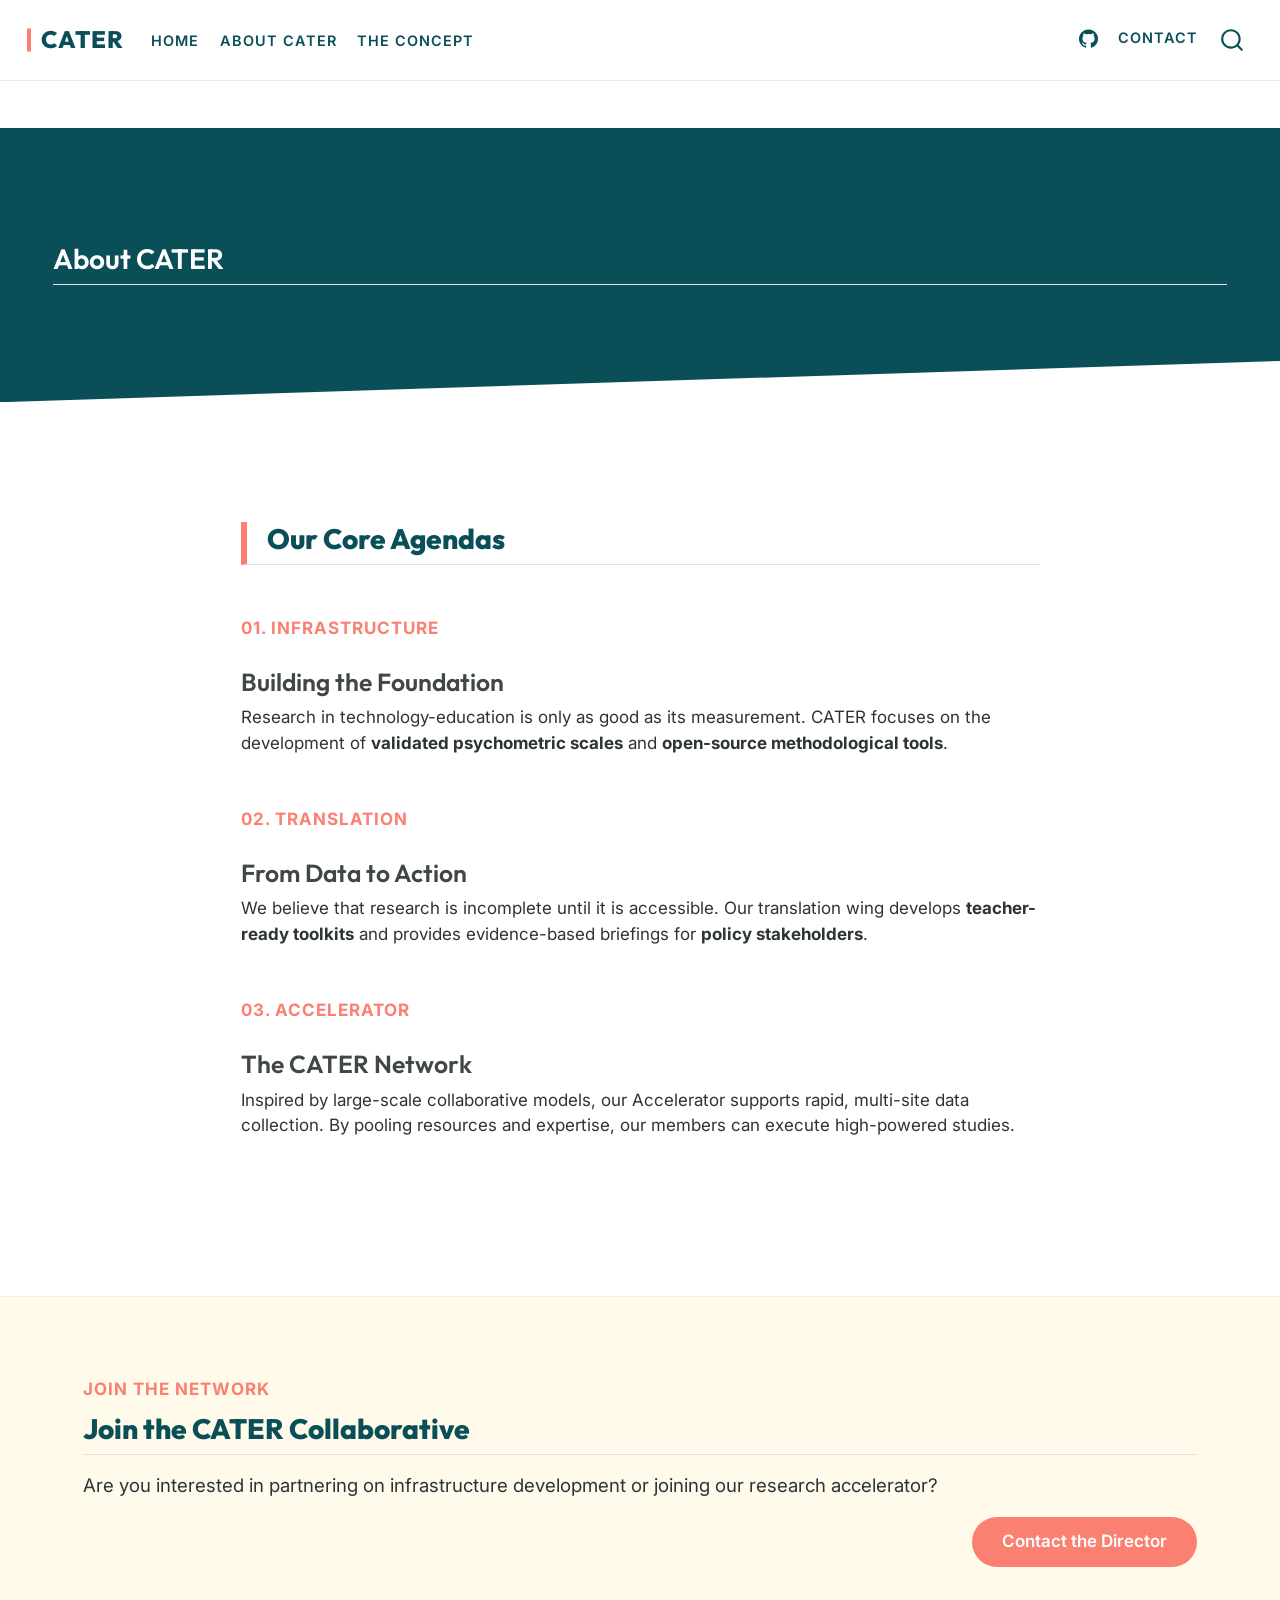
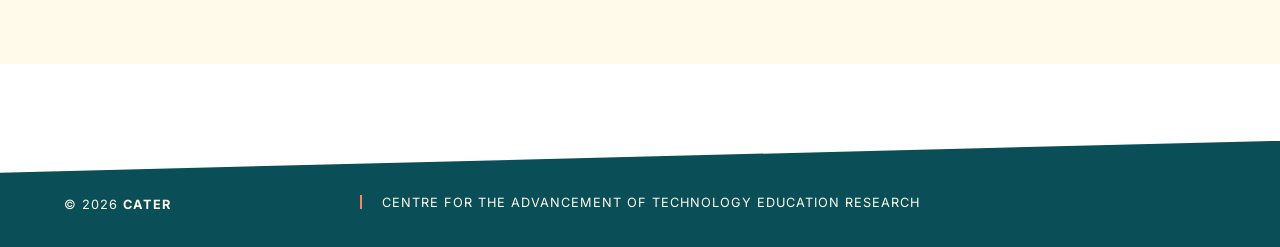
==== commit 1cf19503: "Built site for gh-pages" ====
--- a/about.html
+++ b/about.html
@@ -40,7 +40,7 @@
 <link href="site_libs/quarto-html/quarto-syntax-highlighting-587c61ba64f3a5504c4d52d930310e48.css" rel="stylesheet" id="quarto-text-highlighting-styles">
 <script src="site_libs/bootstrap/bootstrap.min.js"></script>
 <link href="site_libs/bootstrap/bootstrap-icons.css" rel="stylesheet">
-<link href="site_libs/bootstrap/bootstrap-ffda0876958873934f8c23fe92d9d66f.min.css" rel="stylesheet" append-hash="true" id="quarto-bootstrap" data-mode="light">
+<link href="site_libs/bootstrap/bootstrap-ed3851b5f592b6e1c11a4343e4be29b7.min.css" rel="stylesheet" append-hash="true" id="quarto-bootstrap" data-mode="light">
 <script id="quarto-search-options" type="application/json">{
   "location": "navbar",
   "copy-button": false,
@@ -98,6 +98,10 @@
     <a class="nav-link active" href="./about.html" aria-current="page"> 
 <span class="menu-text">About CATER</span></a>
   </li>  
+  <li class="nav-item">
+    <a class="nav-link" href="./the_concept.html"> 
+<span class="menu-text">The Concept</span></a>
+  </li>  
 </ul>
             <ul class="navbar-nav navbar-nav-scroll ms-auto">
   <li class="nav-item compact">
@@ -122,15 +126,18 @@
 <!-- margin-sidebar -->
     
 <!-- main -->
-<main class="content page-columns page-full" id="quarto-document-content"><header id="title-block-header" class="quarto-title-block"><h1 class="title display-7">About the Center</h1></header>
+<main class="content page-columns page-full" id="quarto-document-content"><header id="title-block-header" class="quarto-title-block"></header>
 
 
 
 
 <div class="column-screen hero-mini">
-<section id="about-the-center" class="level1 container">
-
+<div class="container">
+<p></p>
+<section id="about-cater" class="level2">
+<h2 class="anchored" data-anchor-id="about-cater">About CATER</h2>
 </section>
+</div>
 </div>
 <section id="our-core-agendas" class="level2 container agenda-section" style="margin-top: 40px;">
 <h2 class="anchored" data-anchor-id="our-core-agendas">Our Core Agendas</h2>
